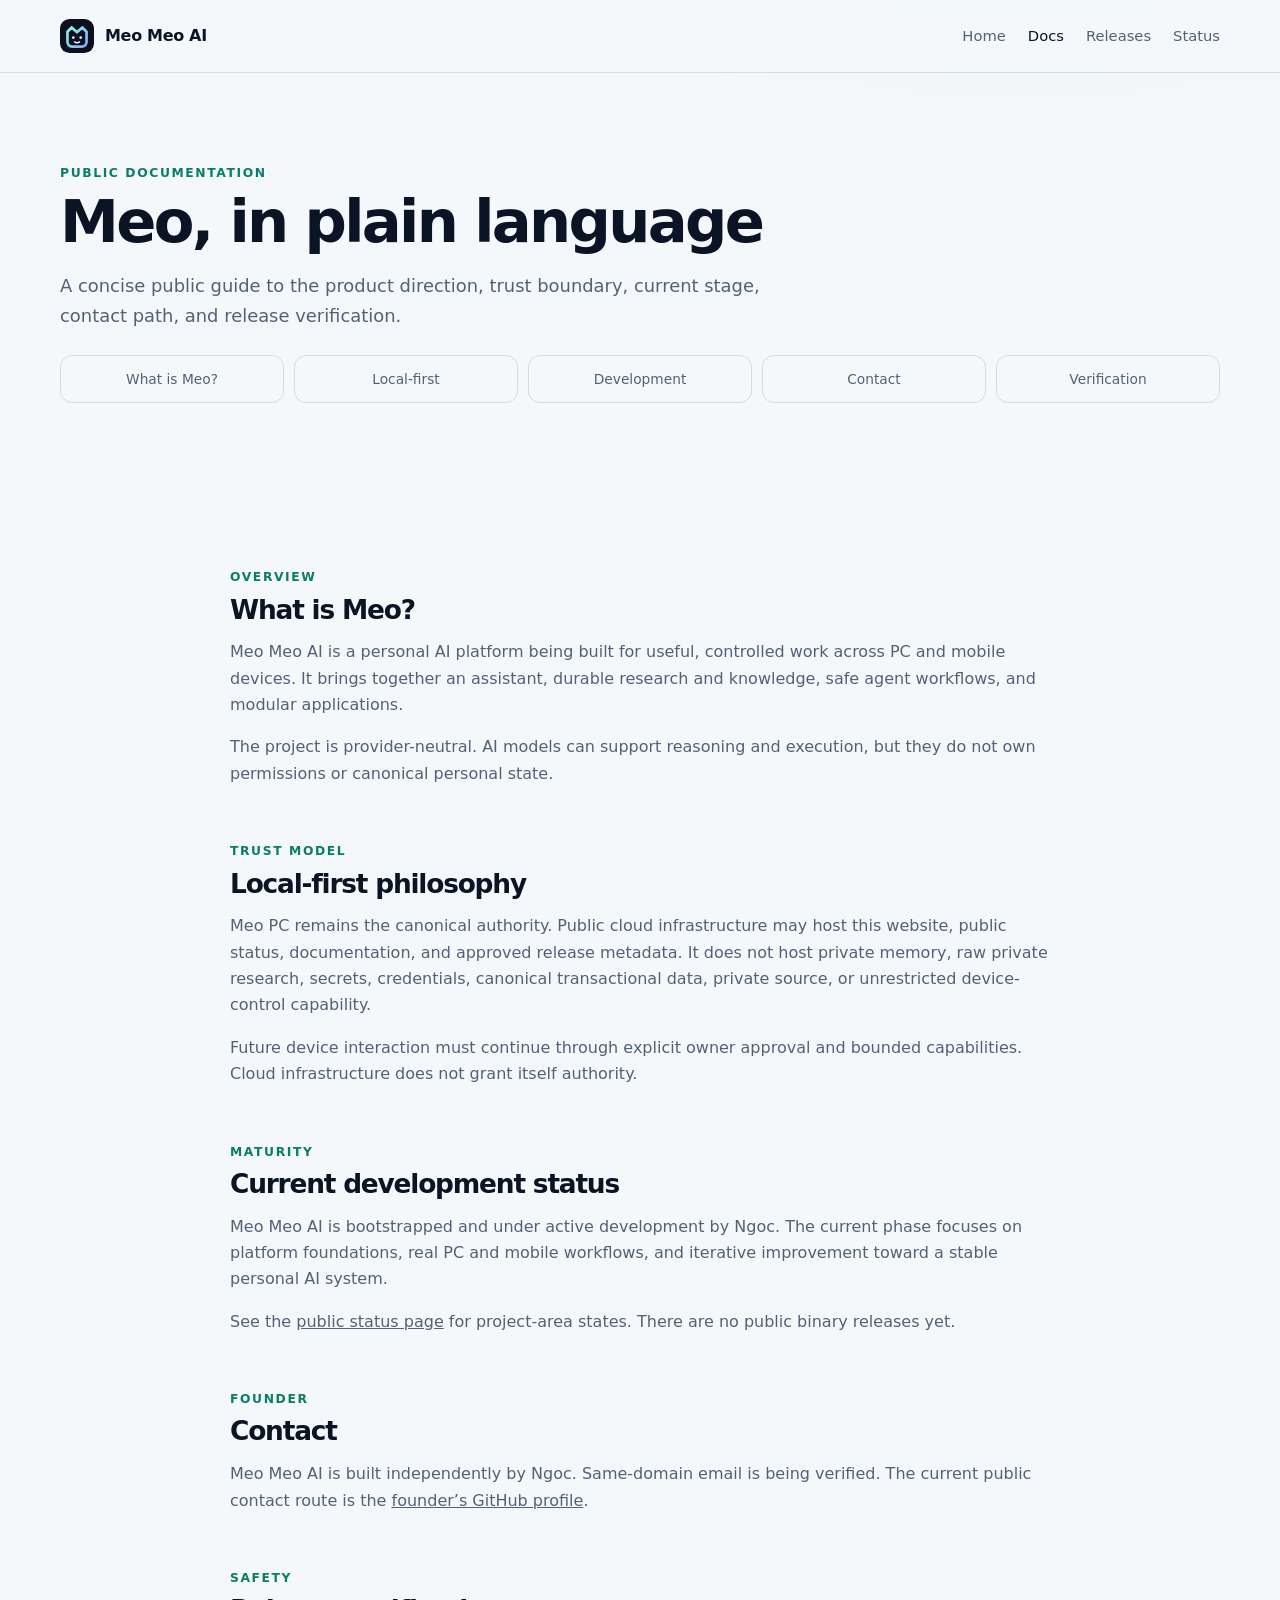
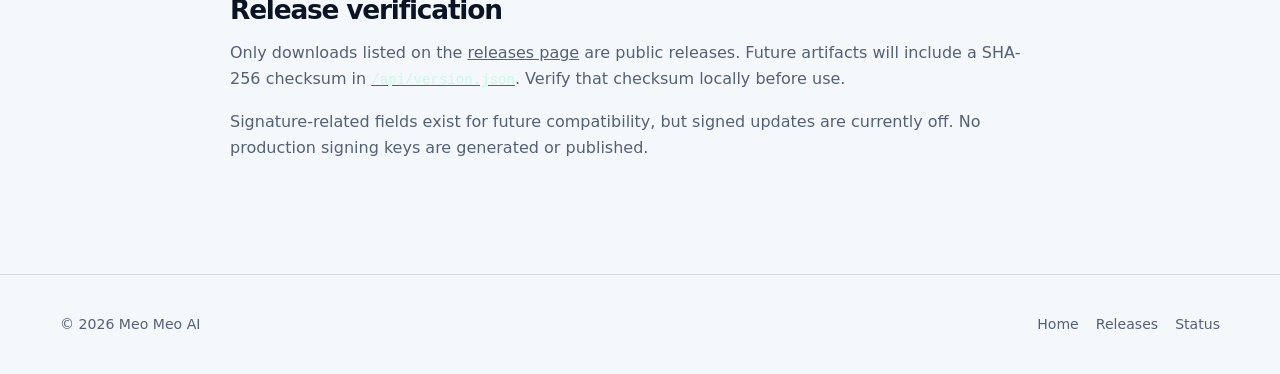
==== docs/index.html @ 2e3abc49 "Launch Meo Cloud V0 public foundation" ====
<!doctype html><html lang="en"><head><meta charset="utf-8"><meta name="viewport" content="width=device-width,initial-scale=1"><meta http-equiv="Content-Security-Policy" content="default-src 'self'; script-src 'self'; style-src 'self'; img-src 'self' data:; font-src 'self'; connect-src 'self'; object-src 'none'; base-uri 'self'; form-action 'self'; upgrade-insecure-requests"><meta name="referrer" content="strict-origin-when-cross-origin"><title>Documentation — Meo Meo AI</title><meta name="description" content="Public documentation for Meo Meo AI: product overview, local-first philosophy, development status, contact, and release verification."><link rel="canonical" href="https://meomeoai.mooo.com/docs/"><link rel="icon" href="/assets/favicon.svg" type="image/svg+xml"><link rel="stylesheet" href="/assets/site.css"></head><body><a class="skip-link" href="#main">Skip to content</a><header class="site-header"><nav class="nav shell" aria-label="Primary"><a class="brand" href="/"><img class="brand-mark" src="/assets/favicon.svg" alt=""><span>Meo Meo AI</span></a><button class="nav-toggle" data-nav-toggle aria-expanded="false" aria-controls="nav-links">Menu</button><div class="nav-links" data-nav id="nav-links"><a href="/">Home</a><a aria-current="page" href="/docs/">Docs</a><a href="/releases/">Releases</a><a href="/status/">Status</a></div></nav></header><main id="main"><section class="page-hero"><div class="shell"><div class="eyebrow">Public documentation</div><h1>Meo, in plain language</h1><p>A concise public guide to the product direction, trust boundary, current stage, contact path, and release verification.</p><nav class="docs-nav" aria-label="On this page"><a href="#what">What is Meo?</a><a href="#local-first">Local-first</a><a href="#status">Development</a><a href="#contact">Contact</a><a href="#verification">Verification</a></nav></div></section><section class="section compact"><div class="shell prose"><section id="what"><div class="kicker">Overview</div><h2>What is Meo?</h2><p>Meo Meo AI is a personal AI platform being built for useful, controlled work across PC and mobile devices. It brings together an assistant, durable research and knowledge, safe agent workflows, and modular applications.</p><p>The project is provider-neutral. AI models can support reasoning and execution, but they do not own permissions or canonical personal state.</p></section><section id="local-first"><div class="kicker">Trust model</div><h2>Local-first philosophy</h2><p>Meo PC remains the canonical authority. Public cloud infrastructure may host this website, public status, documentation, and approved release metadata. It does not host private memory, raw private research, secrets, credentials, canonical transactional data, private source, or unrestricted device-control capability.</p><p>Future device interaction must continue through explicit owner approval and bounded capabilities. Cloud infrastructure does not grant itself authority.</p></section><section id="status"><div class="kicker">Maturity</div><h2>Current development status</h2><p>Meo Meo AI is bootstrapped and under active development by Ngoc. The current phase focuses on platform foundations, real PC and mobile workflows, and iterative improvement toward a stable personal AI system.</p><p>See the <a href="/status/">public status page</a> for project-area states. There are no public binary releases yet.</p></section><section id="contact"><div class="kicker">Founder</div><h2>Contact</h2><p>Meo Meo AI is built independently by Ngoc. Same-domain email is being verified. The current public contact route is the <a href="https://github.com/ngocnguyen0903933-boop" rel="me noopener">founder’s GitHub profile</a>.</p></section><section id="verification"><div class="kicker">Safety</div><h2>Release verification</h2><p>Only downloads listed on the <a href="/releases/">releases page</a> are public releases. Future artifacts will include a SHA-256 checksum in <a href="/api/version.json"><code>/api/version.json</code></a>. Verify that checksum locally before use.</p><p>Signature-related fields exist for future compatibility, but signed updates are currently off. No production signing keys are generated or published.</p></section></div></section></main><footer class="site-footer"><div class="shell footer-grid"><span>© <span data-year></span> Meo Meo AI</span><div class="footer-links"><a href="/">Home</a><a href="/releases/">Releases</a><a href="/status/">Status</a></div></div></footer><script src="/assets/site.js" defer></script></body></html>
---- assets/site.css ----
:root {
  color-scheme: dark;
  --bg: #070b15;
  --surface: #0d1425;
  --surface-2: #121c32;
  --text: #f4f7ff;
  --muted: #aeb8cf;
  --line: rgba(193, 211, 255, .14);
  --brand: #82f0cd;
  --brand-2: #8fa8ff;
  --ok: #76e6b6;
  --warn: #f4c978;
  --max: 1160px;
  --radius: 22px;
}

* { box-sizing: border-box; }
html { scroll-behavior: smooth; }
body {
  margin: 0;
  font-family: Inter, ui-sans-serif, system-ui, -apple-system, BlinkMacSystemFont, "Segoe UI", sans-serif;
  color: var(--text);
  background:
    radial-gradient(900px 500px at 80% -10%, rgba(87, 191, 164, .15), transparent 65%),
    radial-gradient(700px 460px at 10% 20%, rgba(96, 120, 222, .11), transparent 65%),
    var(--bg);
  line-height: 1.65;
  -webkit-font-smoothing: antialiased;
}
a { color: inherit; }
img, svg { max-width: 100%; }
.skip-link { position: fixed; left: 12px; top: -80px; z-index: 100; padding: 10px 14px; background: var(--brand); color: #07100d; border-radius: 10px; }
.skip-link:focus { top: 12px; }
.shell { width: min(calc(100% - 40px), var(--max)); margin-inline: auto; }
.site-header { position: sticky; top: 0; z-index: 20; backdrop-filter: blur(18px); background: rgba(7, 11, 21, .76); border-bottom: 1px solid var(--line); }
.nav { min-height: 72px; display: flex; align-items: center; justify-content: space-between; gap: 24px; }
.brand { display: inline-flex; gap: 11px; align-items: center; text-decoration: none; font-weight: 760; letter-spacing: -.02em; }
.brand-mark { width: 34px; height: 34px; }
.nav-links { display: flex; align-items: center; gap: 22px; color: var(--muted); font-size: .92rem; }
.nav-links a { text-decoration: none; }
.nav-links a:hover, .nav-links a[aria-current="page"] { color: var(--text); }
.nav-toggle { display: none; border: 1px solid var(--line); background: var(--surface); color: var(--text); border-radius: 12px; padding: 8px 12px; font: inherit; }
main { overflow: clip; }
.hero { padding: 108px 0 86px; }
.hero-grid { display: grid; grid-template-columns: minmax(0, 1.15fr) minmax(300px, .85fr); gap: 76px; align-items: center; }
.eyebrow, .kicker { color: var(--brand); font-size: .77rem; font-weight: 760; letter-spacing: .13em; text-transform: uppercase; }
.hero h1 { margin: 15px 0 18px; font-size: clamp(3.4rem, 8.2vw, 7rem); line-height: .91; letter-spacing: -.065em; }
.gradient-text { color: transparent; background: linear-gradient(105deg, var(--brand), #d2fbef 45%, var(--brand-2)); background-clip: text; -webkit-background-clip: text; }
.hero-copy { max-width: 660px; color: var(--muted); font-size: clamp(1.06rem, 2vw, 1.25rem); }
.actions { display: flex; flex-wrap: wrap; gap: 13px; margin-top: 31px; }
.button { display: inline-flex; align-items: center; justify-content: center; gap: 8px; min-height: 48px; padding: 0 20px; border: 1px solid var(--line); border-radius: 13px; text-decoration: none; font-weight: 720; background: rgba(255,255,255,.035); }
.button.primary { color: #07110e; background: var(--brand); border-color: var(--brand); }
.button:hover { transform: translateY(-1px); filter: brightness(1.06); }
.signal-card { position: relative; padding: 28px; border: 1px solid var(--line); border-radius: 30px; background: linear-gradient(150deg, rgba(18, 28, 50, .96), rgba(10, 16, 31, .94)); box-shadow: 0 28px 80px rgba(0,0,0,.28); }
.signal-card::before { content: ""; position: absolute; inset: -50% 10% auto; height: 190px; background: radial-gradient(circle, rgba(130,240,205,.18), transparent 67%); pointer-events: none; }
.signal-top { display: flex; justify-content: space-between; gap: 20px; margin-bottom: 30px; color: var(--muted); font-size: .82rem; }
.live-dot { display: inline-block; width: 8px; height: 8px; margin-right: 7px; border-radius: 50%; background: var(--ok); box-shadow: 0 0 0 5px rgba(118,230,182,.1); }
.signal-title { font-size: 1.55rem; font-weight: 740; line-height: 1.2; margin-bottom: 9px; }
.signal-copy { color: var(--muted); font-size: .95rem; }
.principles { display: grid; gap: 12px; margin-top: 28px; }
.principle { display: flex; align-items: center; justify-content: space-between; padding: 13px 14px; background: rgba(255,255,255,.035); border-radius: 12px; font-size: .9rem; }
.principle span:last-child { color: var(--brand); }
.section { padding: 86px 0; }
.section.compact { padding: 58px 0; }
.section-head { display: grid; grid-template-columns: .7fr 1.3fr; gap: 54px; margin-bottom: 38px; align-items: end; }
.section h2, .page-hero h1 { margin: 8px 0 0; font-size: clamp(2rem, 5vw, 3.7rem); letter-spacing: -.045em; line-height: 1.05; }
.section-intro { color: var(--muted); font-size: 1.05rem; max-width: 670px; }
.grid { display: grid; gap: 18px; }
.grid-3 { grid-template-columns: repeat(3, minmax(0,1fr)); }
.grid-2 { grid-template-columns: repeat(2, minmax(0,1fr)); }
.card { padding: 25px; border: 1px solid var(--line); border-radius: var(--radius); background: rgba(13,20,37,.74); }
.card h3 { margin: 14px 0 8px; font-size: 1.12rem; }
.card p { margin: 0; color: var(--muted); }
.icon { width: 38px; height: 38px; display: grid; place-items: center; border-radius: 12px; color: var(--brand); background: rgba(130,240,205,.09); border: 1px solid rgba(130,240,205,.16); font-weight: 760; }
.split { display: grid; grid-template-columns: 1fr 1fr; gap: 20px; }
.feature { padding: 34px; min-height: 330px; border: 1px solid var(--line); border-radius: 28px; background: linear-gradient(155deg, rgba(20,30,53,.92), rgba(10,16,29,.86)); }
.feature p { color: var(--muted); }
.feature ul { padding-left: 18px; color: var(--muted); }
.feature li { margin: 8px 0; }
.tag-row { display: flex; flex-wrap: wrap; gap: 9px; margin-top: 22px; }
.tag { display: inline-flex; align-items: center; min-height: 28px; padding: 0 10px; border: 1px solid var(--line); border-radius: 999px; color: var(--muted); font-size: .76rem; }
.tag.ok { color: var(--ok); border-color: rgba(118,230,182,.28); }
.tag.warn { color: var(--warn); border-color: rgba(244,201,120,.28); }
.stage { display: grid; grid-template-columns: .85fr 1.15fr; gap: 56px; align-items: center; padding: 46px; border: 1px solid rgba(130,240,205,.2); border-radius: 30px; background: linear-gradient(135deg, rgba(130,240,205,.08), rgba(143,168,255,.06)); }
.stage blockquote { margin: 0; font-size: clamp(1.55rem, 4vw, 2.55rem); line-height: 1.22; letter-spacing: -.035em; }
.facts { display: grid; gap: 11px; }
.fact { display: grid; grid-template-columns: 130px 1fr; gap: 16px; padding: 12px 0; border-bottom: 1px solid var(--line); }
.fact:last-child { border: 0; }
.fact dt { color: var(--muted); }
.fact dd { margin: 0; font-weight: 690; }
.callout { padding: 30px; border-left: 3px solid var(--brand); background: rgba(130,240,205,.055); border-radius: 0 18px 18px 0; }
.callout p { margin: 0; color: var(--muted); }
.page-hero { padding: 90px 0 56px; }
.page-hero p { max-width: 720px; color: var(--muted); font-size: 1.12rem; }
.status-list { border: 1px solid var(--line); border-radius: var(--radius); overflow: hidden; background: rgba(13,20,37,.74); }
.status-row { display: grid; grid-template-columns: 1fr auto; gap: 24px; padding: 20px 24px; border-bottom: 1px solid var(--line); align-items: center; }
.status-row:last-child { border: 0; }
.status-name { font-weight: 700; }
.status-note { color: var(--muted); font-size: .9rem; }
.status-badge { min-width: 110px; padding: 6px 10px; text-align: center; border-radius: 999px; font-size: .78rem; border: 1px solid rgba(118,230,182,.25); color: var(--ok); background: rgba(118,230,182,.07); }
.status-badge.dev { color: var(--warn); border-color: rgba(244,201,120,.25); background: rgba(244,201,120,.07); }
.release { display: grid; grid-template-columns: 150px 1fr; gap: 28px; padding: 28px 0; border-bottom: 1px solid var(--line); }
.release:last-child { border: 0; }
.release dt { color: var(--muted); }
.release dd { margin: 0 0 8px; }
.docs-nav { display: grid; grid-template-columns: repeat(5, minmax(0,1fr)); gap: 10px; margin: 24px 0 50px; }
.docs-nav a { padding: 12px; text-align: center; border: 1px solid var(--line); border-radius: 12px; text-decoration: none; color: var(--muted); font-size: .86rem; }
.prose { max-width: 820px; }
.prose section { scroll-margin-top: 96px; margin-bottom: 54px; }
.prose h2 { font-size: 1.65rem; }
.prose p, .prose li { color: var(--muted); }
code { font-family: ui-monospace, SFMono-Regular, Consolas, monospace; font-size: .88em; color: #c7f9e9; }
.contact-card { display: flex; justify-content: space-between; gap: 32px; align-items: center; padding: 42px; border: 1px solid var(--line); border-radius: 28px; background: var(--surface); }
.contact-card h2 { margin-top: 0; }
.contact-card p { color: var(--muted); margin-bottom: 0; }
.site-footer { padding: 38px 0; border-top: 1px solid var(--line); color: var(--muted); font-size: .88rem; }
.footer-grid { display: flex; justify-content: space-between; gap: 20px; flex-wrap: wrap; }
.footer-links { display: flex; gap: 17px; }
.footer-links a { text-decoration: none; }
.muted { color: var(--muted); }

@media (max-width: 900px) {
  .hero { padding-top: 76px; }
  .hero-grid, .section-head, .stage { grid-template-columns: 1fr; gap: 34px; }
  .grid-3 { grid-template-columns: repeat(2, minmax(0,1fr)); }
  .docs-nav { grid-template-columns: repeat(2, minmax(0,1fr)); }
}
@media (max-width: 700px) {
  .shell { width: min(calc(100% - 28px), var(--max)); }
  .nav-toggle { display: inline-flex; }
  .nav-links { display: none; position: absolute; top: 72px; left: 14px; right: 14px; padding: 18px; flex-direction: column; align-items: stretch; gap: 4px; border: 1px solid var(--line); border-radius: 16px; background: #0b1120; box-shadow: 0 20px 50px rgba(0,0,0,.4); }
  .nav-links.open { display: flex; }
  .nav-links a { padding: 9px 8px; }
  .hero { padding: 60px 0; }
  .hero-grid { gap: 40px; }
  .hero h1 { font-size: clamp(3.05rem, 17vw, 4.7rem); }
  .grid-2, .grid-3, .split { grid-template-columns: 1fr; }
  .section { padding: 64px 0; }
  .section-head { margin-bottom: 28px; }
  .feature, .stage { padding: 26px; }
  .contact-card { display: block; padding: 28px; }
  .contact-card .actions { margin-bottom: 0; }
  .status-row { grid-template-columns: 1fr; gap: 12px; }
  .status-badge { justify-self: start; }
  .release { grid-template-columns: 1fr; gap: 7px; }
  .fact { grid-template-columns: 1fr; gap: 2px; }
}
@media (prefers-reduced-motion: reduce) { html { scroll-behavior: auto; } *, *::before, *::after { transition: none !important; } }
@media (prefers-color-scheme: light) {
  :root { color-scheme: light; --bg: #f5f8fb; --surface: #fff; --surface-2: #eef4f8; --text: #0a1424; --muted: #536176; --line: rgba(20,42,70,.14); --brand: #087e68; --brand-2: #4d67c9; --ok: #08795d; --warn: #8a5c00; }
  body { background: radial-gradient(900px 500px at 80% -10%, rgba(8,126,104,.10), transparent 65%), var(--bg); }
  .site-header { background: rgba(245,248,251,.84); }
  .signal-card, .feature { background: linear-gradient(150deg, #fff, #f0f5fa); box-shadow: 0 28px 80px rgba(31,50,70,.1); }
  .nav-links { background: rgba(245,248,251,.98); }
  .button.primary { color: #fff; }
}
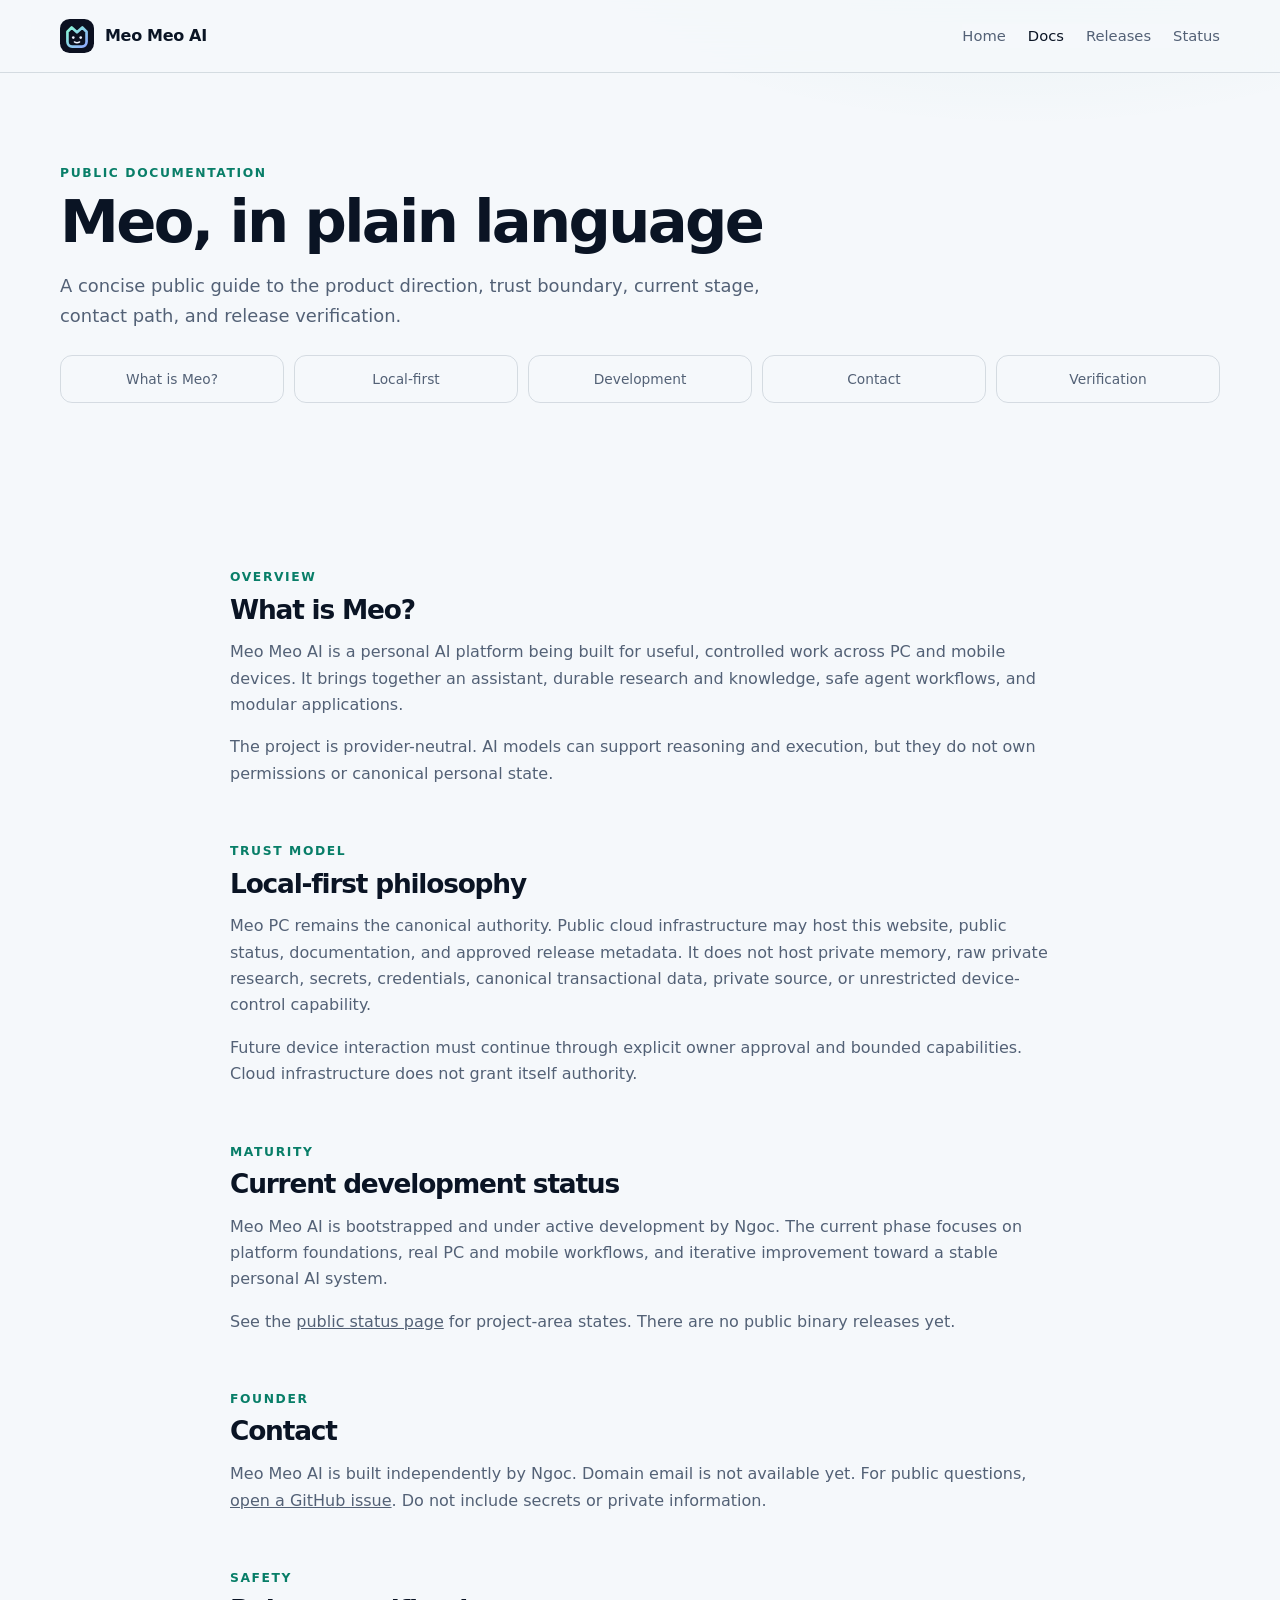
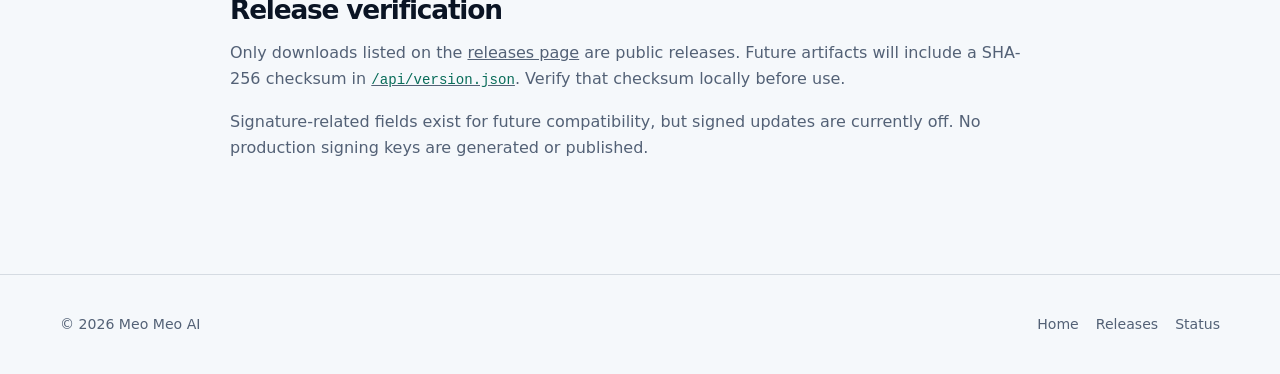
==== commit e34d615b: "Polish responsive site, social preview and honest domain-email readiness" ====
--- a/docs/index.html
+++ b/docs/index.html
@@ -1,2 +1,2 @@
-<!doctype html><html lang="en"><head><meta charset="utf-8"><meta name="viewport" content="width=device-width,initial-scale=1"><meta http-equiv="Content-Security-Policy" content="default-src 'self'; script-src 'self'; style-src 'self'; img-src 'self' data:; font-src 'self'; connect-src 'self'; object-src 'none'; base-uri 'self'; form-action 'self'; upgrade-insecure-requests"><meta name="referrer" content="strict-origin-when-cross-origin"><title>Documentation — Meo Meo AI</title><meta name="description" content="Public documentation for Meo Meo AI: product overview, local-first philosophy, development status, contact, and release verification."><link rel="canonical" href="https://meomeoai.mooo.com/docs/"><link rel="icon" href="/assets/favicon.svg" type="image/svg+xml"><link rel="stylesheet" href="/assets/site.css"></head><body><a class="skip-link" href="#main">Skip to content</a><header class="site-header"><nav class="nav shell" aria-label="Primary"><a class="brand" href="/"><img class="brand-mark" src="/assets/favicon.svg" alt=""><span>Meo Meo AI</span></a><button class="nav-toggle" data-nav-toggle aria-expanded="false" aria-controls="nav-links">Menu</button><div class="nav-links" data-nav id="nav-links"><a href="/">Home</a><a aria-current="page" href="/docs/">Docs</a><a href="/releases/">Releases</a><a href="/status/">Status</a></div></nav></header><main id="main"><section class="page-hero"><div class="shell"><div class="eyebrow">Public documentation</div><h1>Meo, in plain language</h1><p>A concise public guide to the product direction, trust boundary, current stage, contact path, and release verification.</p><nav class="docs-nav" aria-label="On this page"><a href="#what">What is Meo?</a><a href="#local-first">Local-first</a><a href="#status">Development</a><a href="#contact">Contact</a><a href="#verification">Verification</a></nav></div></section><section class="section compact"><div class="shell prose"><section id="what"><div class="kicker">Overview</div><h2>What is Meo?</h2><p>Meo Meo AI is a personal AI platform being built for useful, controlled work across PC and mobile devices. It brings together an assistant, durable research and knowledge, safe agent workflows, and modular applications.</p><p>The project is provider-neutral. AI models can support reasoning and execution, but they do not own permissions or canonical personal state.</p></section><section id="local-first"><div class="kicker">Trust model</div><h2>Local-first philosophy</h2><p>Meo PC remains the canonical authority. Public cloud infrastructure may host this website, public status, documentation, and approved release metadata. It does not host private memory, raw private research, secrets, credentials, canonical transactional data, private source, or unrestricted device-control capability.</p><p>Future device interaction must continue through explicit owner approval and bounded capabilities. Cloud infrastructure does not grant itself authority.</p></section><section id="status"><div class="kicker">Maturity</div><h2>Current development status</h2><p>Meo Meo AI is bootstrapped and under active development by Ngoc. The current phase focuses on platform foundations, real PC and mobile workflows, and iterative improvement toward a stable personal AI system.</p><p>See the <a href="/status/">public status page</a> for project-area states. There are no public binary releases yet.</p></section><section id="contact"><div class="kicker">Founder</div><h2>Contact</h2><p>Meo Meo AI is built independently by Ngoc. Same-domain email is being verified. The current public contact route is the <a href="https://github.com/ngocnguyen0903933-boop" rel="me noopener">founder’s GitHub profile</a>.</p></section><section id="verification"><div class="kicker">Safety</div><h2>Release verification</h2><p>Only downloads listed on the <a href="/releases/">releases page</a> are public releases. Future artifacts will include a SHA-256 checksum in <a href="/api/version.json"><code>/api/version.json</code></a>. Verify that checksum locally before use.</p><p>Signature-related fields exist for future compatibility, but signed updates are currently off. No production signing keys are generated or published.</p></section></div></section></main><footer class="site-footer"><div class="shell footer-grid"><span>© <span data-year></span> Meo Meo AI</span><div class="footer-links"><a href="/">Home</a><a href="/releases/">Releases</a><a href="/status/">Status</a></div></div></footer><script src="/assets/site.js" defer></script></body></html>
+<!doctype html><html lang="en"><head><meta charset="utf-8"><meta name="viewport" content="width=device-width,initial-scale=1"><meta http-equiv="Content-Security-Policy" content="default-src 'self'; script-src 'self'; style-src 'self'; img-src 'self' data:; font-src 'self'; connect-src 'self'; object-src 'none'; base-uri 'self'; form-action 'self'; upgrade-insecure-requests"><meta name="referrer" content="strict-origin-when-cross-origin"><title>Documentation — Meo Meo AI</title><meta name="description" content="Public documentation for Meo Meo AI: product overview, local-first philosophy, development status, contact, and release verification."><link rel="canonical" href="https://meomeoai.mooo.com/docs/"><link rel="icon" href="/assets/favicon.svg" type="image/svg+xml"><link rel="stylesheet" href="/assets/site.css"></head><body><a class="skip-link" href="#main">Skip to content</a><header class="site-header"><nav class="nav shell" aria-label="Primary"><a class="brand" href="/"><img class="brand-mark" src="/assets/favicon.svg" alt=""><span>Meo Meo AI</span></a><button class="nav-toggle" data-nav-toggle aria-expanded="false" aria-controls="nav-links">Menu</button><div class="nav-links" data-nav id="nav-links"><a href="/">Home</a><a aria-current="page" href="/docs/">Docs</a><a href="/releases/">Releases</a><a href="/status/">Status</a></div></nav></header><main id="main"><section class="page-hero"><div class="shell"><div class="eyebrow">Public documentation</div><h1>Meo, in plain language</h1><p>A concise public guide to the product direction, trust boundary, current stage, contact path, and release verification.</p><nav class="docs-nav" aria-label="On this page"><a href="#what">What is Meo?</a><a href="#local-first">Local-first</a><a href="#status">Development</a><a href="#contact">Contact</a><a href="#verification">Verification</a></nav></div></section><section class="section compact"><div class="shell prose"><section id="what"><div class="kicker">Overview</div><h2>What is Meo?</h2><p>Meo Meo AI is a personal AI platform being built for useful, controlled work across PC and mobile devices. It brings together an assistant, durable research and knowledge, safe agent workflows, and modular applications.</p><p>The project is provider-neutral. AI models can support reasoning and execution, but they do not own permissions or canonical personal state.</p></section><section id="local-first"><div class="kicker">Trust model</div><h2>Local-first philosophy</h2><p>Meo PC remains the canonical authority. Public cloud infrastructure may host this website, public status, documentation, and approved release metadata. It does not host private memory, raw private research, secrets, credentials, canonical transactional data, private source, or unrestricted device-control capability.</p><p>Future device interaction must continue through explicit owner approval and bounded capabilities. Cloud infrastructure does not grant itself authority.</p></section><section id="status"><div class="kicker">Maturity</div><h2>Current development status</h2><p>Meo Meo AI is bootstrapped and under active development by Ngoc. The current phase focuses on platform foundations, real PC and mobile workflows, and iterative improvement toward a stable personal AI system.</p><p>See the <a href="/status/">public status page</a> for project-area states. There are no public binary releases yet.</p></section><section id="contact"><div class="kicker">Founder</div><h2>Contact</h2><p>Meo Meo AI is built independently by Ngoc. Domain email is not available yet. For public questions, <a href="https://github.com/ngocnguyen0903933-boop/meomeo-cloud/issues/new" rel="noopener">open a GitHub issue</a>. Do not include secrets or private information.</p></section><section id="verification"><div class="kicker">Safety</div><h2>Release verification</h2><p>Only downloads listed on the <a href="/releases/">releases page</a> are public releases. Future artifacts will include a SHA-256 checksum in <a href="/api/version.json"><code>/api/version.json</code></a>. Verify that checksum locally before use.</p><p>Signature-related fields exist for future compatibility, but signed updates are currently off. No production signing keys are generated or published.</p></section></div></section></main><footer class="site-footer"><div class="shell footer-grid"><span>© <span data-year></span> Meo Meo AI</span><div class="footer-links"><a href="/">Home</a><a href="/releases/">Releases</a><a href="/status/">Status</a></div></div></footer><script src="/assets/site.js" defer></script></body></html>
 
--- a/assets/site.css
+++ b/assets/site.css
@@ -28,6 +28,8 @@
   -webkit-font-smoothing: antialiased;
 }
 a { color: inherit; }
+:focus-visible { outline: 3px solid var(--brand); outline-offset: 4px; }
+section[id] { scroll-margin-top: 96px; }
 img, svg { max-width: 100%; }
 .skip-link { position: fixed; left: 12px; top: -80px; z-index: 100; padding: 10px 14px; background: var(--brand); color: #07100d; border-radius: 10px; }
 .skip-link:focus { top: 12px; }
@@ -153,5 +155,7 @@
   .signal-card, .feature { background: linear-gradient(150deg, #fff, #f0f5fa); box-shadow: 0 28px 80px rgba(31,50,70,.1); }
   .nav-links { background: rgba(245,248,251,.98); }
   .button.primary { color: #fff; }
+  .card, .status-list { background: rgba(255,255,255,.88); }
+  .gradient-text { background-image: linear-gradient(105deg, var(--brand), var(--brand-2)); }
+  code { color: #086c59; }
 }
-
